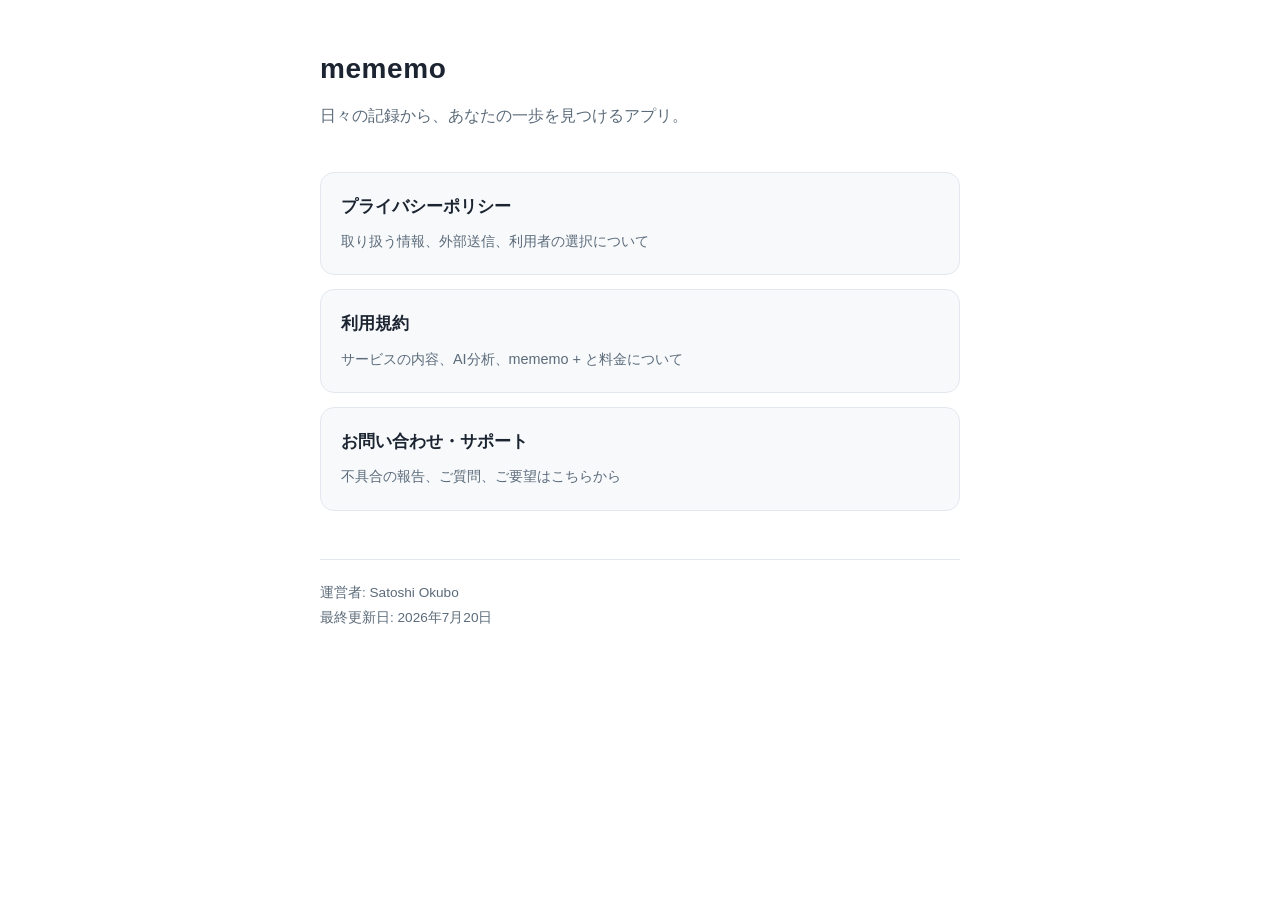
==== index.html @ 0b22d0a0 "Add mememo privacy policy, terms of use, and support landing page GitHub Pages で配信する静的サイト。App Store " ====
<!doctype html>
<html lang="ja">
<head>
<meta charset="utf-8">
<meta name="viewport" content="width=device-width, initial-scale=1">
<title>mememo</title>
<meta name="description" content="mememo — 日々の記録から、あなたの一歩を見つけるアプリ。">
<link rel="stylesheet" href="./style.css">
</head>
<body>
<div class="wrap">
  <h1>mememo</h1>
  <p class="lead">日々の記録から、あなたの一歩を見つけるアプリ。</p>

  <a class="card" href="./privacy.html">
    <strong>プライバシーポリシー</strong>
    <span>取り扱う情報、外部送信、利用者の選択について</span>
  </a>
  <a class="card" href="./terms.html">
    <strong>利用規約</strong>
    <span>サービスの内容、AI分析、mememo + と料金について</span>
  </a>
  <a class="card" href="https://docs.google.com/forms/d/e/1FAIpQLScJXUydYHFJIfrz_PxW7Av07f2X0ozqBW9UXfN3OIMN_xY0AQ/viewform">
    <strong>お問い合わせ・サポート</strong>
    <span>不具合の報告、ご質問、ご要望はこちらから</span>
  </a>

  <footer>
    運営者: Satoshi Okubo<br>
    最終更新日: 2026年7月20日
  </footer>
</div>
</body>
</html>
---- style.css ----
:root {
  color-scheme: light dark;
  --bg: #ffffff;
  --fg: #1b2430;
  --muted: #5c6b7a;
  --line: #e3e8ee;
  --card: #f7f9fb;
  --accent: #397FB5;
}

@media (prefers-color-scheme: dark) {
  :root {
    --bg: #12171d;
    --fg: #e8edf3;
    --muted: #9aa8b6;
    --line: #27313c;
    --card: #1a212a;
    --accent: #6CB6DF;
  }
}

* { box-sizing: border-box; }

body {
  margin: 0;
  background: var(--bg);
  color: var(--fg);
  font-family: -apple-system, BlinkMacSystemFont, "Hiragino Sans", "Noto Sans JP", "Yu Gothic UI", sans-serif;
  font-size: 16px;
  line-height: 1.9;
  -webkit-text-size-adjust: 100%;
}

.wrap {
  max-width: 680px;
  margin: 0 auto;
  padding: 48px 20px 80px;
}

h1 {
  font-size: 1.75rem;
  line-height: 1.5;
  margin: 0 0 .4em;
  letter-spacing: .02em;
}

h2 {
  font-size: 1.15rem;
  margin: 2.4em 0 .6em;
  padding-top: .6em;
  border-top: 1px solid var(--line);
}

h2:first-of-type { border-top: none; padding-top: 0; }

p, li { font-size: 1rem; }

ul { padding-left: 1.3em; }

li { margin-bottom: .4em; }

a { color: var(--accent); }

.lead {
  color: var(--muted);
  margin: 0 0 2.5em;
}

.updated {
  color: var(--muted);
  font-size: .9rem;
  margin: 0 0 2em;
}

.card {
  display: block;
  border: 1px solid var(--line);
  background: var(--card);
  border-radius: 14px;
  padding: 18px 20px;
  margin-bottom: 14px;
  text-decoration: none;
  color: inherit;
}

.card:hover { border-color: var(--accent); }

.card strong { display: block; font-size: 1.05rem; margin-bottom: .2em; }

.card span { color: var(--muted); font-size: .9rem; }

.back {
  display: inline-block;
  margin-bottom: 1.5em;
  font-size: .9rem;
  text-decoration: none;
}

footer {
  margin-top: 48px;
  padding-top: 20px;
  border-top: 1px solid var(--line);
  color: var(--muted);
  font-size: .85rem;
}
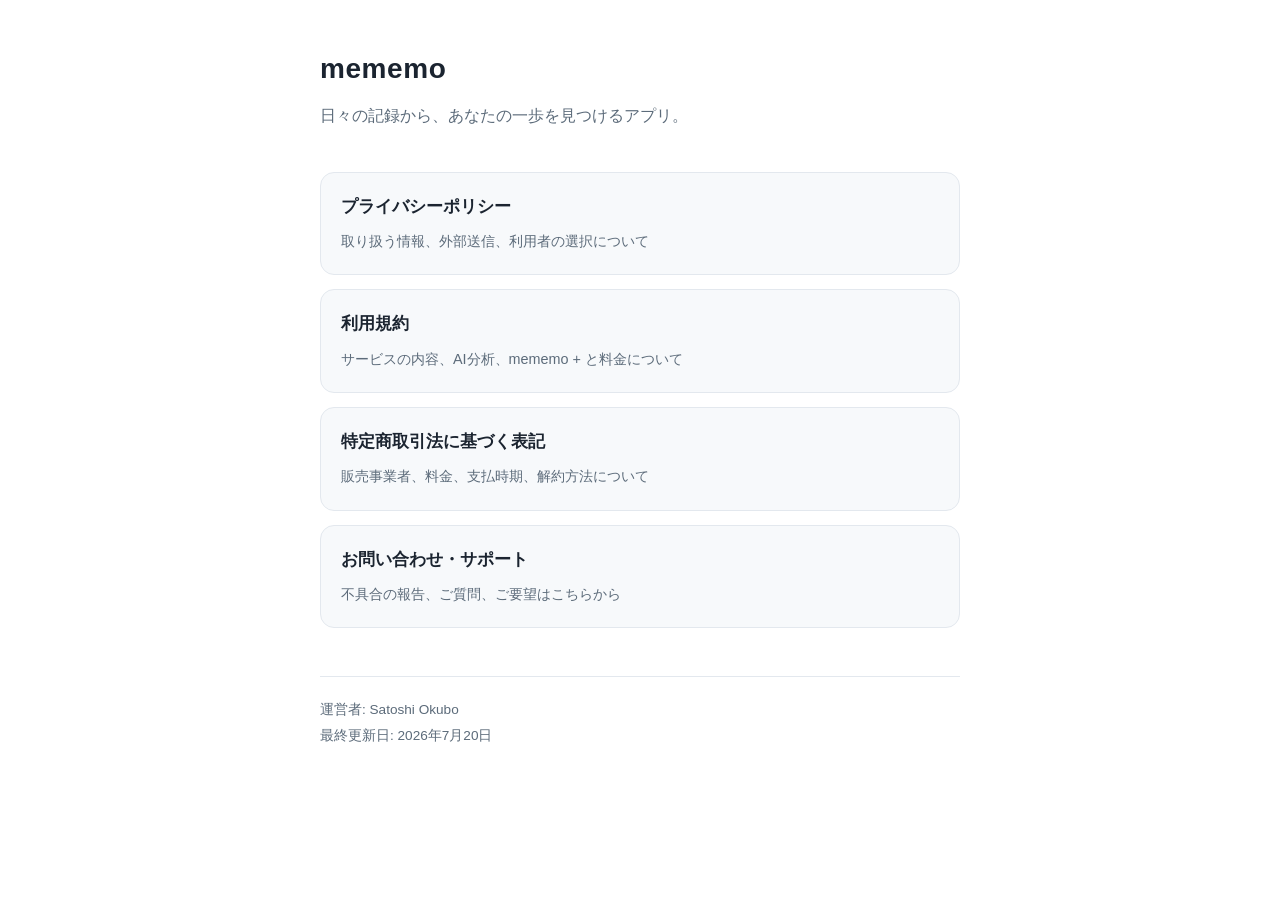
==== commit e7e3d506: "Add 特商法表記, cross-border transfer disclosure, and Japan-only scope - 特商法表記を新規追加(住所・電話は消費者庁Q&A A17 の請求" ====
--- a/index.html
+++ b/index.html
@@ -20,6 +20,10 @@
     <strong>利用規約</strong>
     <span>サービスの内容、AI分析、mememo + と料金について</span>
   </a>
+  <a class="card" href="./tokushoho.html">
+    <strong>特定商取引法に基づく表記</strong>
+    <span>販売事業者、料金、支払時期、解約方法について</span>
+  </a>
   <a class="card" href="https://docs.google.com/forms/d/e/1FAIpQLScJXUydYHFJIfrz_PxW7Av07f2X0ozqBW9UXfN3OIMN_xY0AQ/viewform">
     <strong>お問い合わせ・サポート</strong>
     <span>不具合の報告、ご質問、ご要望はこちらから</span>
--- a/style.css
+++ b/style.css
@@ -53,6 +53,11 @@
 
 h2:first-of-type { border-top: none; padding-top: 0; }
 
+h3 {
+  font-size: 1rem;
+  margin: 1.8em 0 .4em;
+}
+
 p, li { font-size: 1rem; }
 
 ul { padding-left: 1.3em; }
